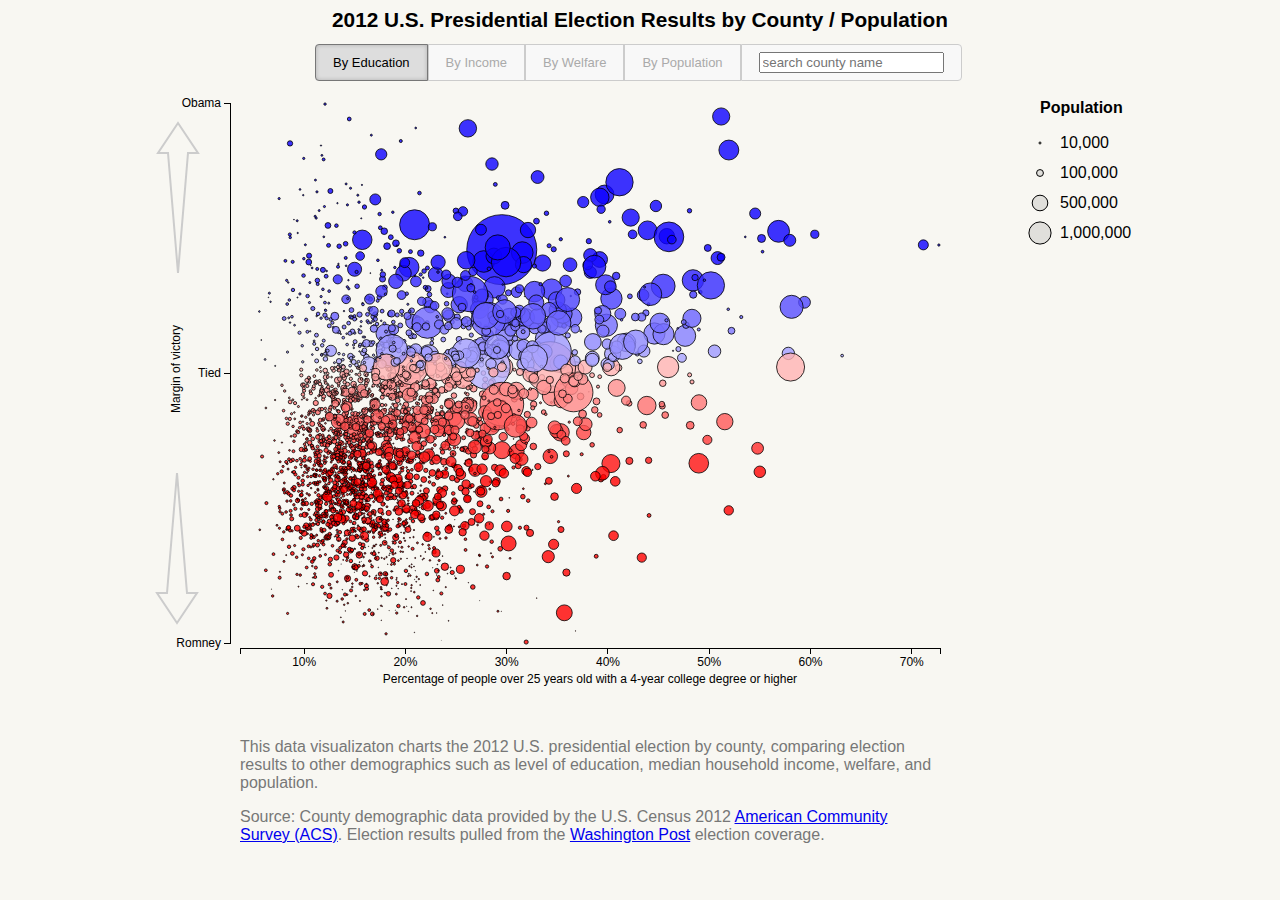
==== projects/election_2012/election-chart.html @ 842073e4 "Initial commit" ====
﻿<!DOCTYPE html>
<html>
<head>
    <meta charset="utf-8" />
    <title>2012 U.S. Presidential Election Results by County</title>
    <link rel="stylesheet" href="styles.css"/>
</head>
<body>
  <h1>2012 U.S. Presidential Election Results by County / Population</h1>
  <div class="wrapper"></div>
  <div class="description">
    <p>
        This data visualizaton charts the 2012 U.S. presidential election by county, comparing election results to other demographics such 
        as level of education, median household income, welfare, and population.
    </p>
    <p>
      Source: County demographic data provided by the U.S. Census 2012 <a href="http://www.census.gov/developers/data/">American Community Survey (ACS)</a>. 
      Election results pulled from the <a href="http://www.washingtonpost.com/wp-srv/special/politics/election-map-2012/president/">Washington Post</a> election coverage.
    </p>
  </div>
  <script src="d3.v3.min.js"></script>
  <script src="data.js"></script>
  <script src="scatter.js"></script>
</body>
</html>
---- projects/election_2012/styles.css ----
﻿
html {
  background-color: #f8f7f2;
  font-family: sans-serif;
}

h1 {
  font-size: 130%;
  margin: 0 0 20px 0;
  text-align: center;
}

h2 {
  margin:0;
  padding:0
}

.wrapper{
  height: 650px;
}

.chart {
  display: block;
  margin: 0 auto;
}

.description {
  color:  #777;
  margin: 0 auto;
  padding: 20px 100px 20px 0;
  width: 700px; 
}

.tooltip {
  background-color: #fff;
  border: 1px #777 solid;
  border-radius: 2px;
  box-shadow: 5px 5px 10px rgba(128,128,128,0.5);
  font-family: arial, sans-serif;
  padding: 5px;
  position: absolute;
  top: 0;
  visibility: hidden;
  z-index: 10;
}
.tooltip h2 {
  font-size: 1em;
  margin: 0;
}

.axis path,
.axis line {
  fill: none;
  shape-rendering: crispEdges;
  stroke: #000;
}
.axis text {
  color: #000;
  font-size: 12px;
}
      
.labelX, .labelY {
  font-size: 16px;
}
.labelX {
  text-anchor: middle;
}
.arrow {
  stroke-width: 2px;
  stroke: #ccc;
  fill: none;
}

.nav {
  margin: 20px auto;
  padding: 0;
  width: 650px;
}
.nav li {
  background: #f8f8f8;
  border: 1px #ccc solid;
  color: #aaa;
  cursor: pointer;
  display: inline;
  font-size: small;
  list-style-type: none;
  padding: 10px 17px;
}
.nav li:first-child {
  border-radius: 4px 0 0 4px;
}
.nav li:last-child {
  border-radius: 0 4px 4px 0;
}
.nav li.active {
  background: #ddd;
  border-color: #777;
  box-shadow: inset 0px 0px 4px rgba(0,0,0,0.2);
  color: #000;
}

.key {
}
.key-title {
  font-weight: bold;
}
.key text {
  font-family: sans-serif;
  shape-rendering: crispedges;
}

circle {
  transition: opacity 0.5s;
  -webkit-transition: opacity 0.5s
}
circle.match {
  opacity: 1;
  visibility: visible;
}
circle.nomatch {
  opacity: 0;
  visibility: hidden;
}
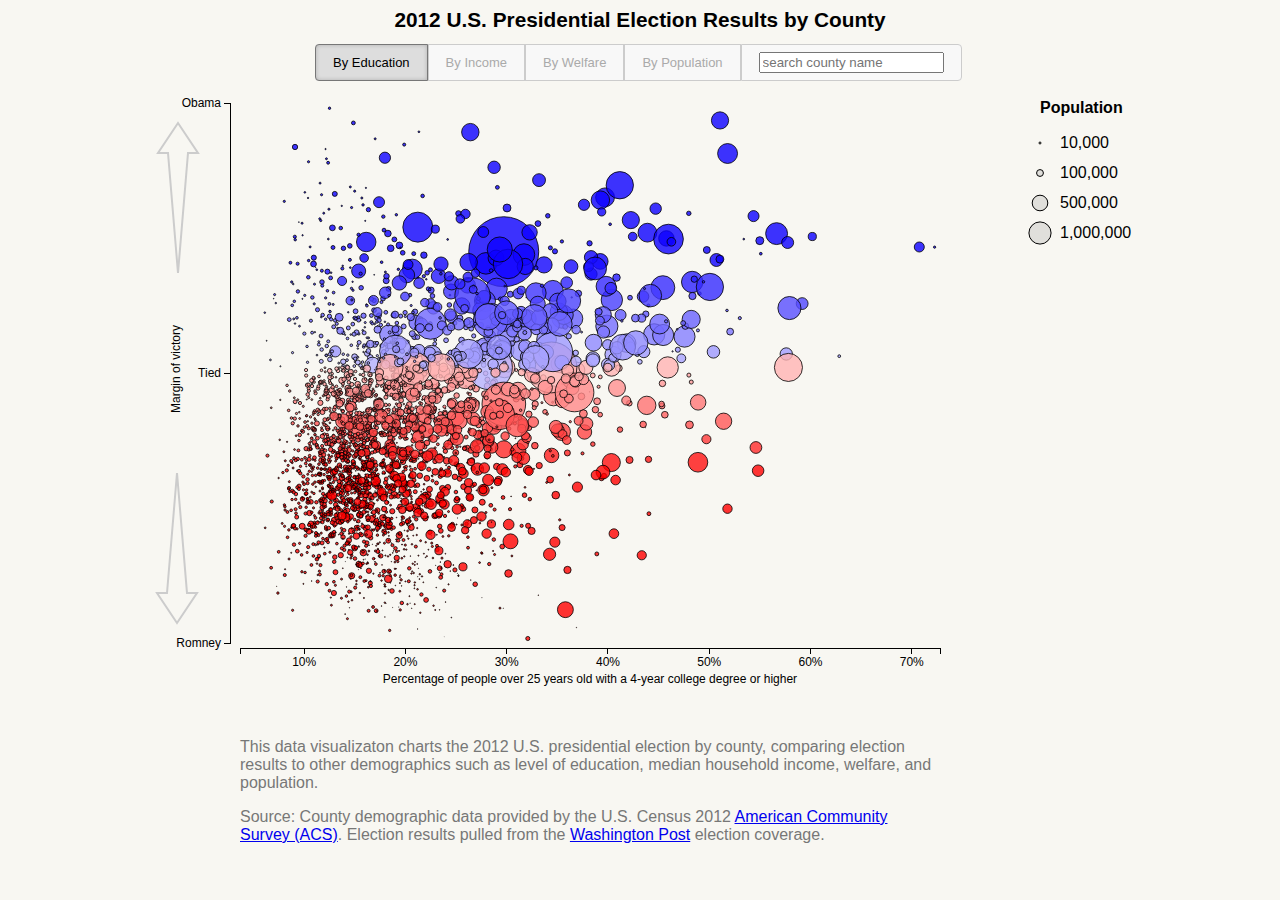
==== commit a5c67bcf: "Added meta description" ====
--- a/projects/election_2012/election-chart.html
+++ b/projects/election_2012/election-chart.html
@@ -1,12 +1,13 @@
 ﻿<!DOCTYPE html>
 <html>
 <head>
-    <meta charset="utf-8" />
-    <title>2012 U.S. Presidential Election Results by County</title>
-    <link rel="stylesheet" href="styles.css"/>
+  <meta charset="utf-8" />
+  <meta name="description" content="Data visualization of 2012 U.S. Presidential Election Results by County"/>
+  <title>2012 U.S. Presidential Election Results by County</title>
+  <link rel="stylesheet" href="styles.css"/>
 </head>
 <body>
-  <h1>2012 U.S. Presidential Election Results by County / Population</h1>
+  <h1>2012 U.S. Presidential Election Results by County</h1>
   <div class="wrapper"></div>
   <div class="description">
     <p>
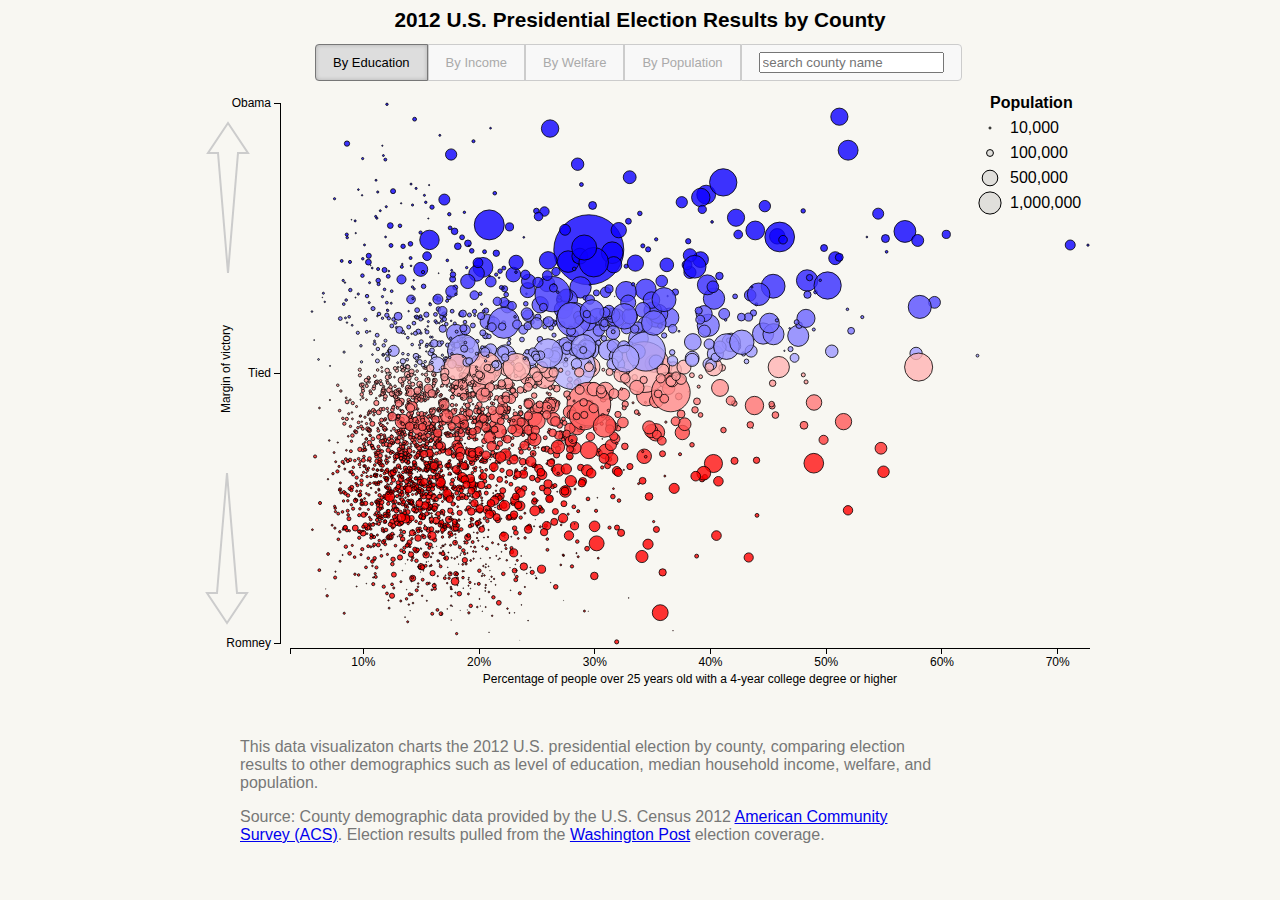
==== commit d0921f96: "General cleanup" ====
--- a/projects/election_2012/election-chart.html
+++ b/projects/election_2012/election-chart.html
@@ -20,7 +20,6 @@
     </p>
   </div>
   <script src="d3.v3.min.js"></script>
-  <script src="data.js"></script>
   <script src="scatter.js"></script>
 </body>
 </html>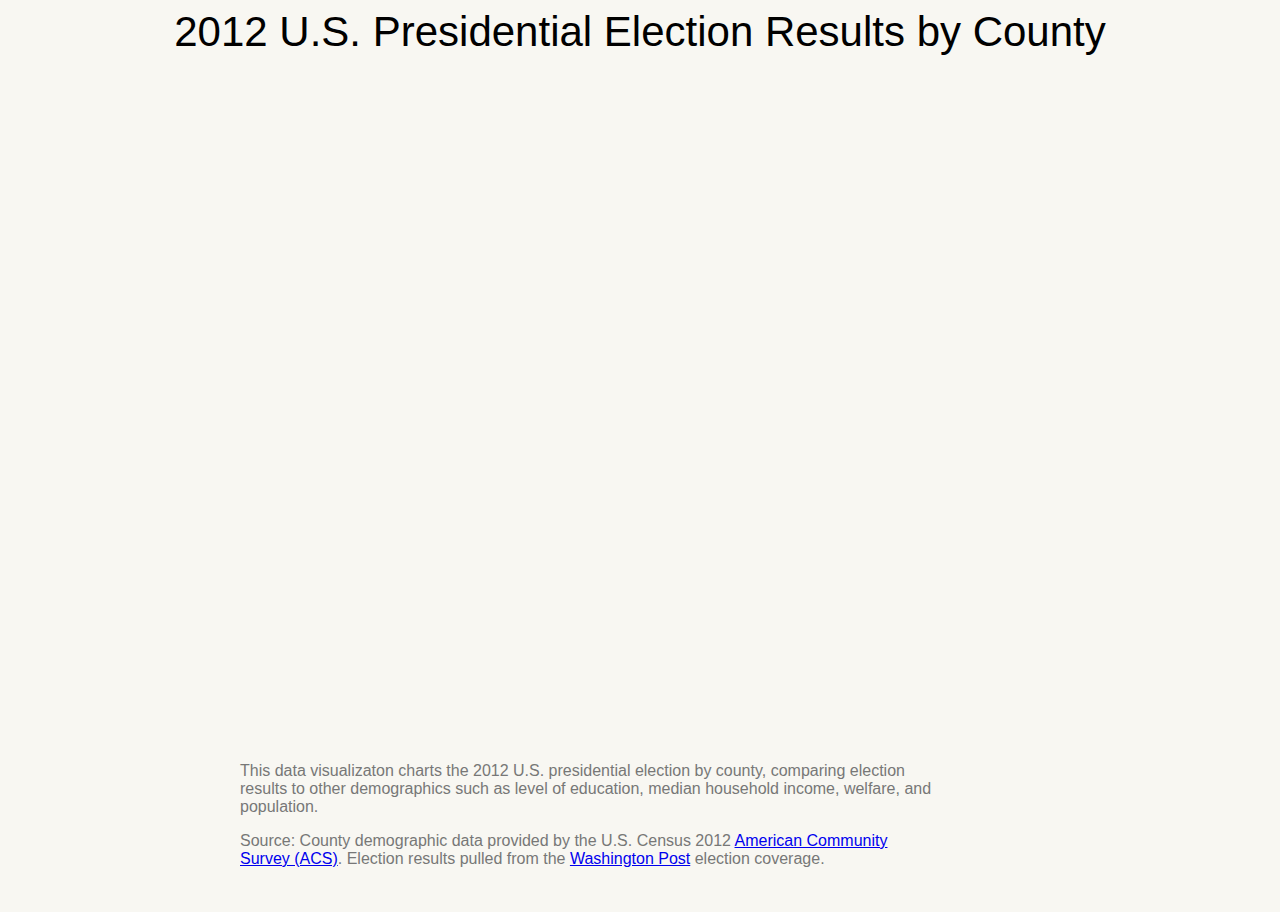
==== commit abf65b95: "Moved reference to D3.JS lib" ====
--- a/projects/election_2012/election-chart.html
+++ b/projects/election_2012/election-chart.html
@@ -19,7 +19,7 @@
       Election results pulled from the <a href="http://www.washingtonpost.com/wp-srv/special/politics/election-map-2012/president/">Washington Post</a> election coverage.
     </p>
   </div>
-  <script src="d3.v3.min.js"></script>
+  <script src="../../common/js/d3.v3.min.js"></script>
   <script src="scatter.js"></script>
 </body>
 </html>--- a/projects/election_2012/styles.css
+++ b/projects/election_2012/styles.css
@@ -1,16 +1,19 @@
 ﻿
 html {
   background-color: #f8f7f2;
-  font-family: sans-serif;
+  font-family: "Helvetica Neue", Helvetica, sans-serif;
 }
 
 h1 {
-  font-size: 130%;
+  font-size: 42px;
+  font-weight:  300;
   margin: 0 0 20px 0;
   text-align: center;
 }
 
 h2 {
+  font-size: 22px;
+  font-weight:  300;
   margin:0;
   padding:0
 }
@@ -34,18 +37,14 @@
 .tooltip {
   background-color: #fff;
   border: 1px #777 solid;
-  border-radius: 2px;
+  border-radius: 5px;
   box-shadow: 5px 5px 10px rgba(128,128,128,0.5);
-  font-family: arial, sans-serif;
-  padding: 5px;
+  opacity: 0.9;
+  padding: 10px;
   position: absolute;
   top: 0;
   visibility: hidden;
   z-index: 10;
-}
-.tooltip h2 {
-  font-size: 1em;
-  margin: 0;
 }
 
 .axis path,
@@ -55,10 +54,9 @@
   stroke: #000;
 }
 .axis text {
-  color: #000;
   font-size: 12px;
 }
-      
+
 .labelX, .labelY {
   font-size: 16px;
 }
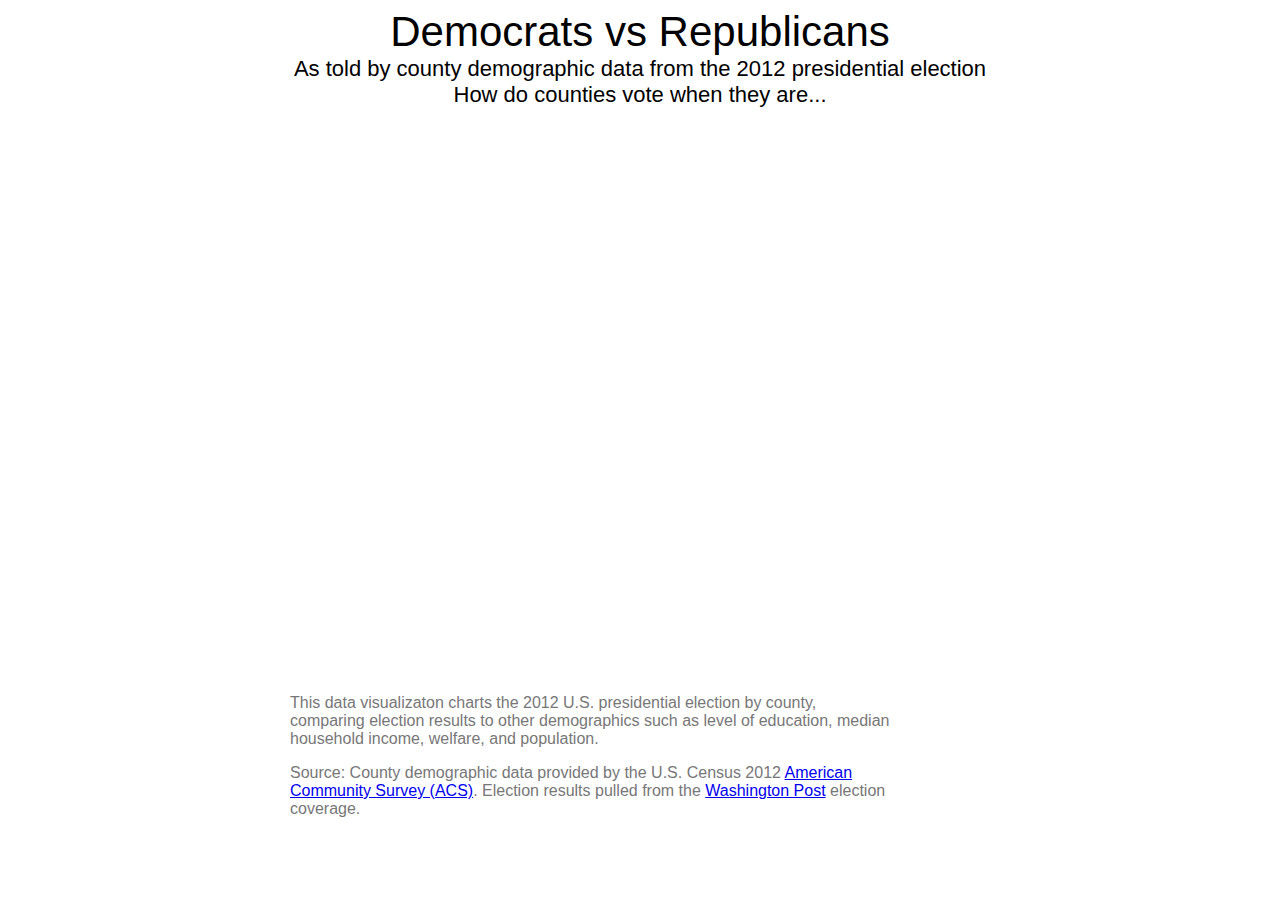
==== commit 3550d623: "Changed titles and text on several elements" ====
--- a/projects/election_2012/election-chart.html
+++ b/projects/election_2012/election-chart.html
@@ -7,7 +7,9 @@
   <link rel="stylesheet" href="styles.css"/>
 </head>
 <body>
-  <h1>2012 U.S. Presidential Election Results by County</h1>
+  <h1>Democrats vs Republicans</h1>
+  <h2>As told by county demographic data from the 2012 presidential election<br/>
+     How do counties vote when they are...</h2>
   <div class="wrapper"></div>
   <div class="description">
     <p>
--- a/projects/election_2012/styles.css
+++ b/projects/election_2012/styles.css
@@ -1,25 +1,26 @@
 ﻿
 html {
-  background-color: #f8f7f2;
+  background-color: #fff  /*f8f7f2*/;
   font-family: "Helvetica Neue", Helvetica, sans-serif;
 }
 
 h1 {
   font-size: 42px;
-  font-weight:  300;
-  margin: 0 0 20px 0;
+  font-weight: 300;
+  margin:  0;
   text-align: center;
 }
 
 h2 {
   font-size: 22px;
-  font-weight:  300;
-  margin:0;
-  padding:0
+  font-weight: 300;
+  margin: 0;
+  padding: 0;
+  text-align: center;
 }
 
-.wrapper{
-  height: 650px;
+.wrapper {
+  height: 550px;
 }
 
 .chart {
@@ -31,7 +32,7 @@
   color:  #777;
   margin: 0 auto;
   padding: 20px 100px 20px 0;
-  width: 700px; 
+  width: 600px;
 }
 
 .tooltip {
@@ -39,12 +40,16 @@
   border: 1px #777 solid;
   border-radius: 5px;
   box-shadow: 5px 5px 10px rgba(128,128,128,0.5);
-  opacity: 0.9;
+  opacity: 0.85;
   padding: 10px;
   position: absolute;
   top: 0;
   visibility: hidden;
   z-index: 10;
+}
+
+.tooltip h2 {
+  text-align: left;
 }
 
 .axis path,
@@ -72,7 +77,7 @@
 .nav {
   margin: 20px auto;
   padding: 0;
-  width: 650px;
+  width: 720px;
 }
 .nav li {
   background: #f8f8f8;
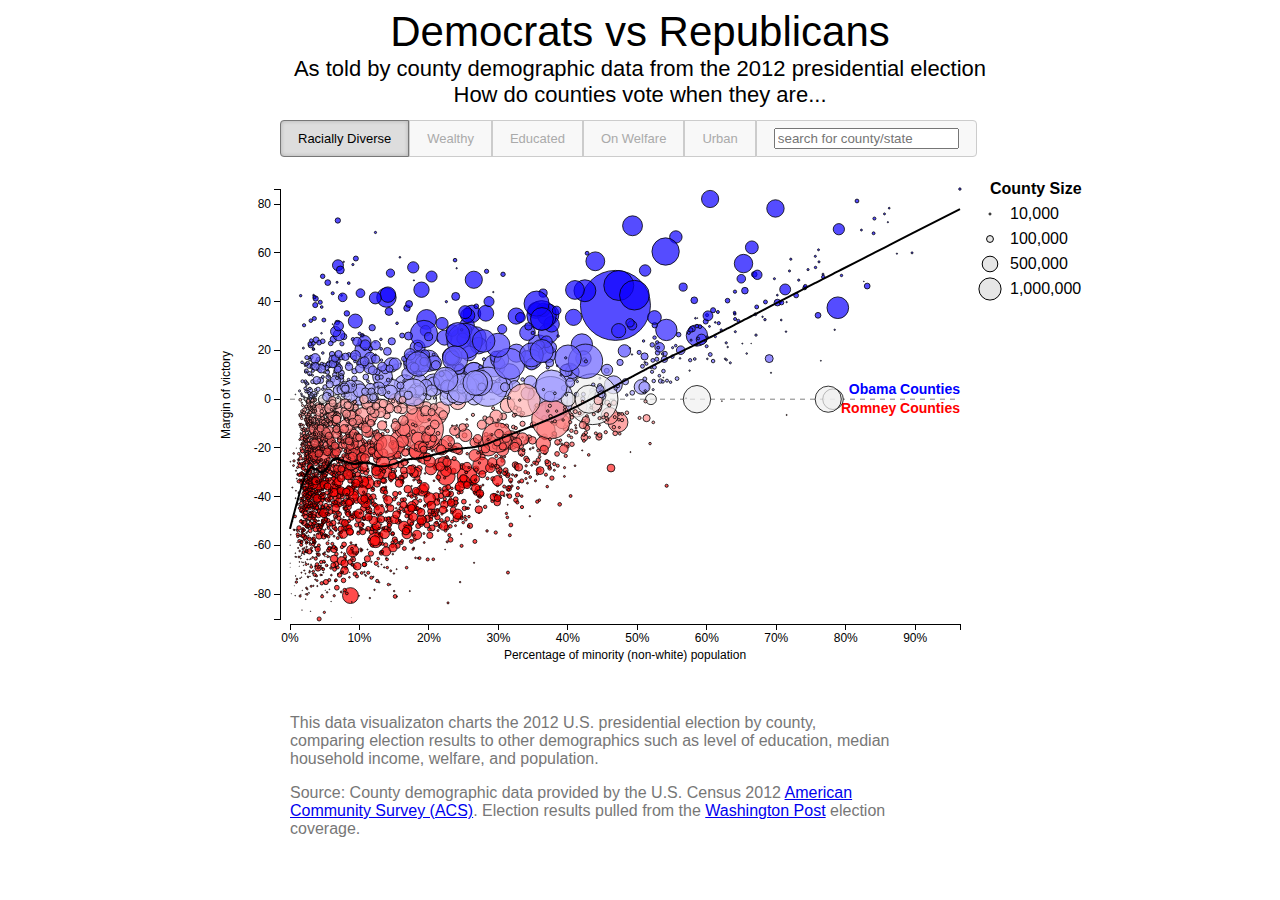
==== commit d63df1ca: "Changed page title" ====
--- a/projects/election_2012/election-chart.html
+++ b/projects/election_2012/election-chart.html
@@ -3,7 +3,7 @@
 <head>
   <meta charset="utf-8" />
   <meta name="description" content="Data visualization of 2012 U.S. Presidential Election Results by County"/>
-  <title>2012 U.S. Presidential Election Results by County</title>
+  <title>Democrats vs Republicans: The 2012 Election Results By County</title>
   <link rel="stylesheet" href="styles.css"/>
 </head>
 <body>
@@ -22,6 +22,7 @@
     </p>
   </div>
   <script src="../../common/js/d3.v3.min.js"></script>
+  <script src="../../common/js/loess.js"></script>
   <script src="scatter.js"></script>
 </body>
 </html>--- a/projects/election_2012/styles.css
+++ b/projects/election_2012/styles.css
@@ -112,15 +112,34 @@
   shape-rendering: crispedges;
 }
 
+.label-victor {
+  font-size:  14px;
+  font-weight:  bold;
+}
+.label-obama {
+  fill: blue;
+}
+.label-romney {
+  fill: red;
+}
+
 circle {
-  transition: opacity 0.5s;
-  -webkit-transition: opacity 0.5s
+  visibility: visible;
+  opacity: 1;
+  transition: visibility 0s linear 0.3s, opacity 0.3s linear;
 }
 circle.match {
-  opacity: 1;
-  visibility: visible;
+  -moz-transition-delay: 0s;
+  -webkit-transition-delay: 0s;
+  transition-delay: 0s;
 }
 circle.nomatch {
+  visibility: hidden;
   opacity: 0;
-  visibility: hidden;
+}
+
+path.loess {
+  stroke: #000;
+  stroke-width: 2px;
+  fill: none;
 }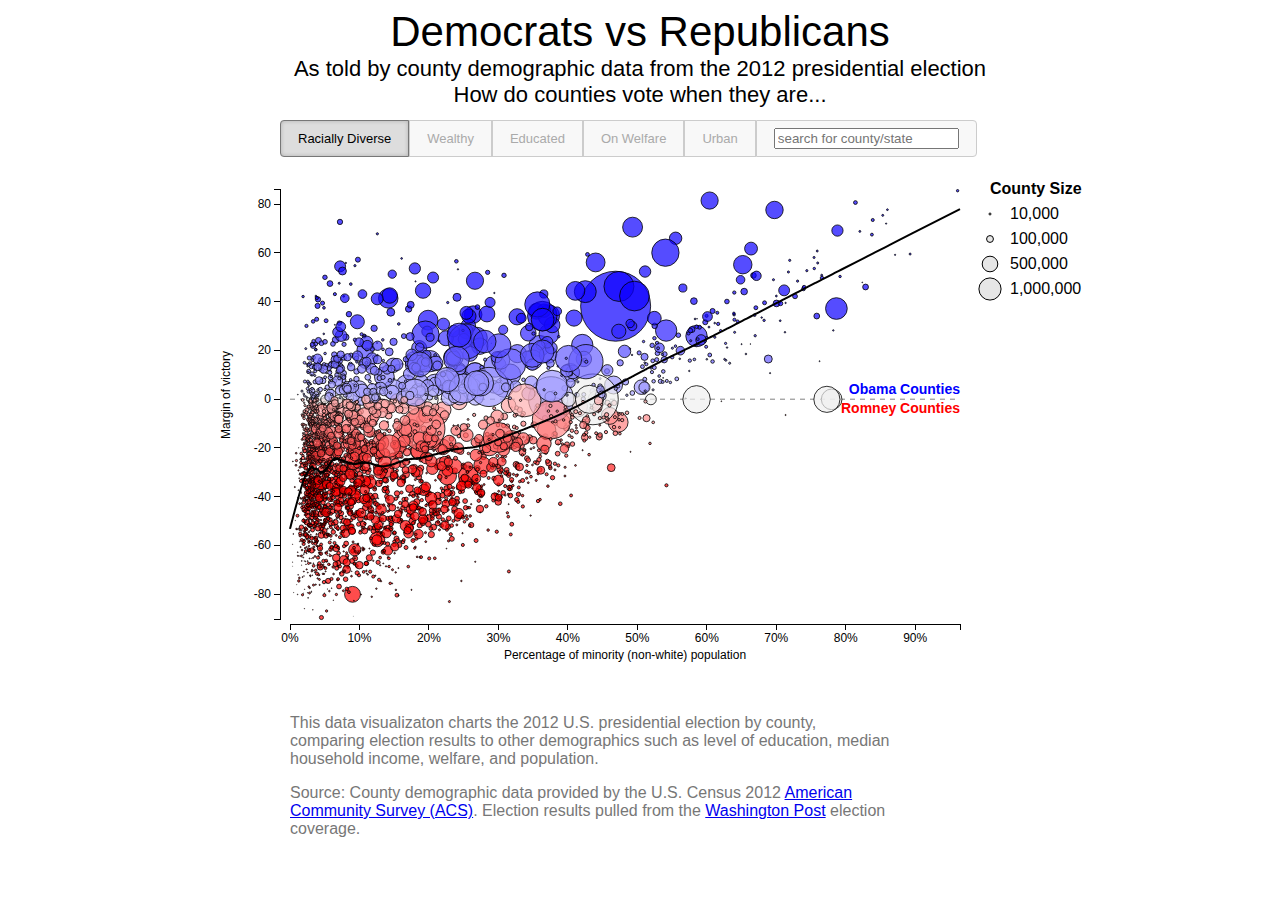
==== commit c4a18194: "Refactored chartwrapper class name" ====
--- a/projects/election_2012/election-chart.html
+++ b/projects/election_2012/election-chart.html
@@ -10,7 +10,7 @@
   <h1>Democrats vs Republicans</h1>
   <h2>As told by county demographic data from the 2012 presidential election<br/>
      How do counties vote when they are...</h2>
-  <div class="wrapper"></div>
+  <div class="chartwrapper"></div>
   <div class="description">
     <p>
         This data visualizaton charts the 2012 U.S. presidential election by county, comparing election results to other demographics such 
--- a/projects/election_2012/styles.css
+++ b/projects/election_2012/styles.css
@@ -19,7 +19,7 @@
   text-align: center;
 }
 
-.wrapper {
+.chartwrapper {
   height: 550px;
 }
 
